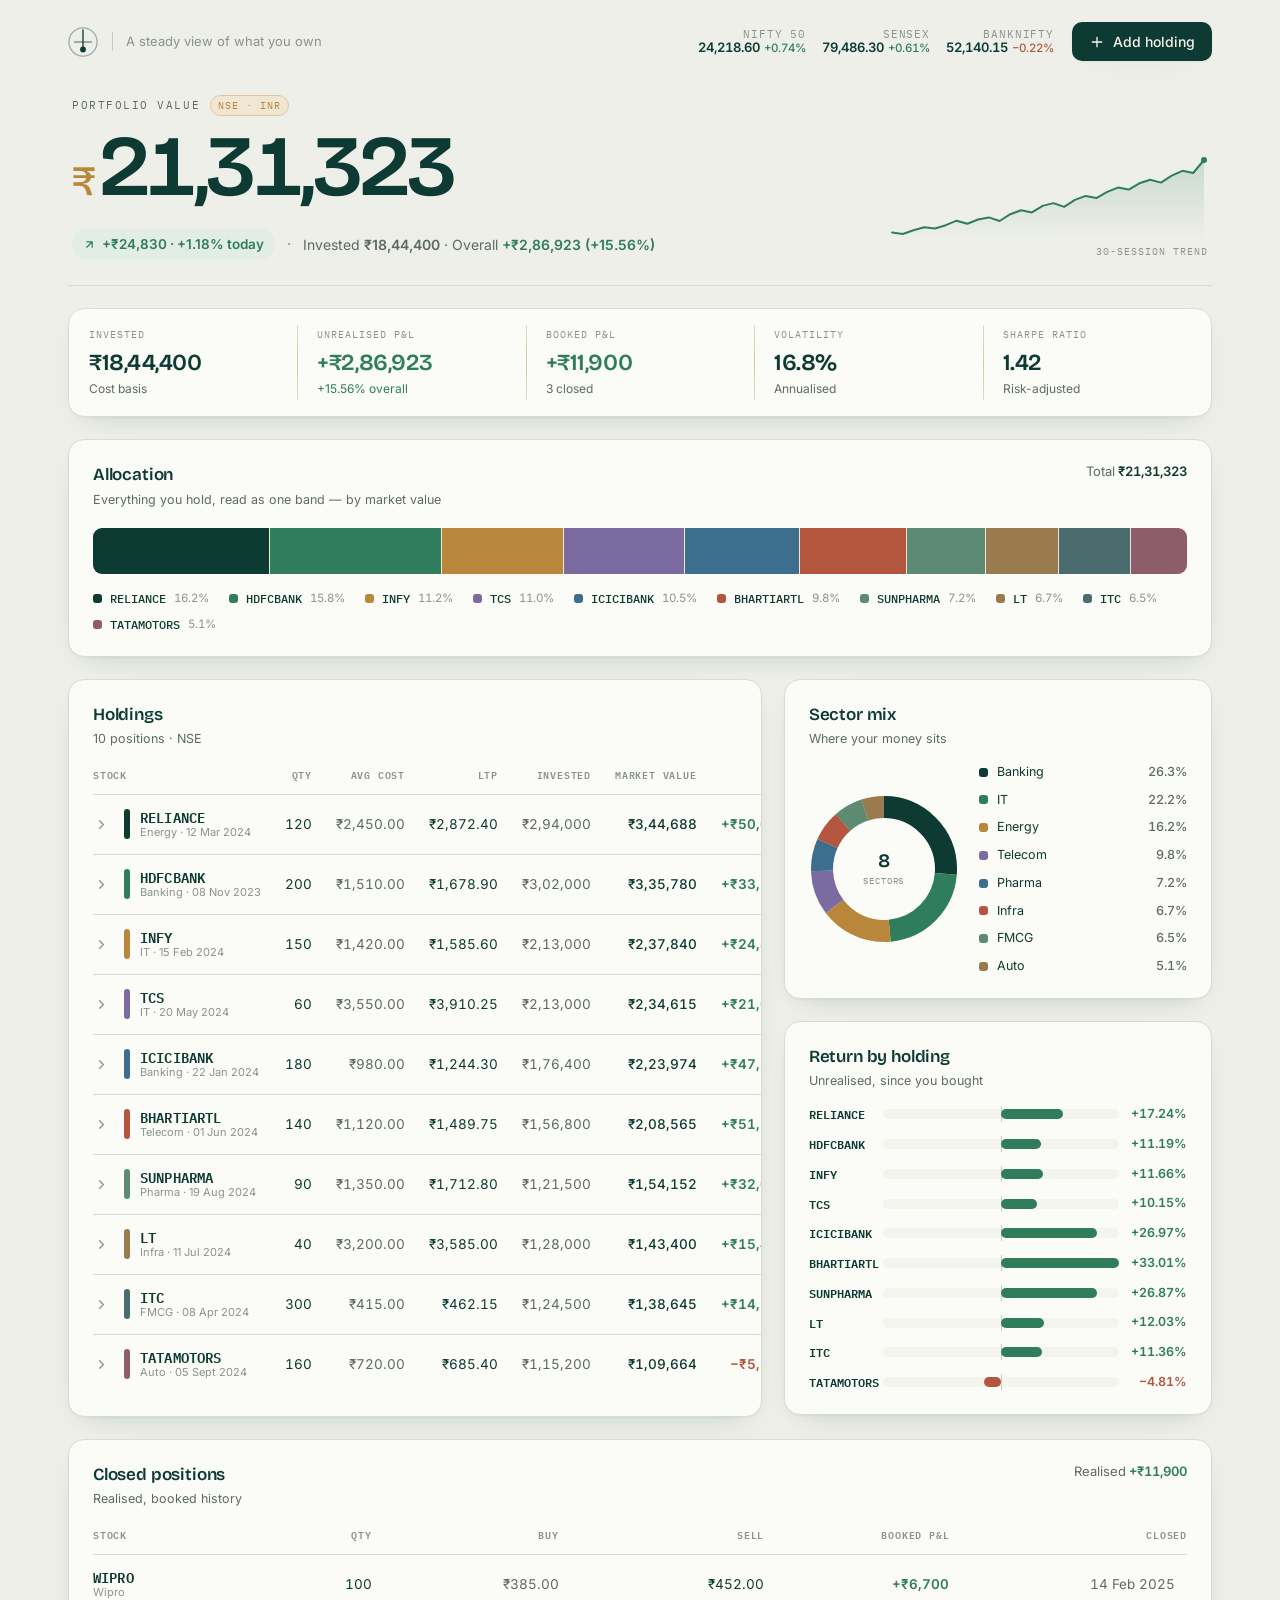
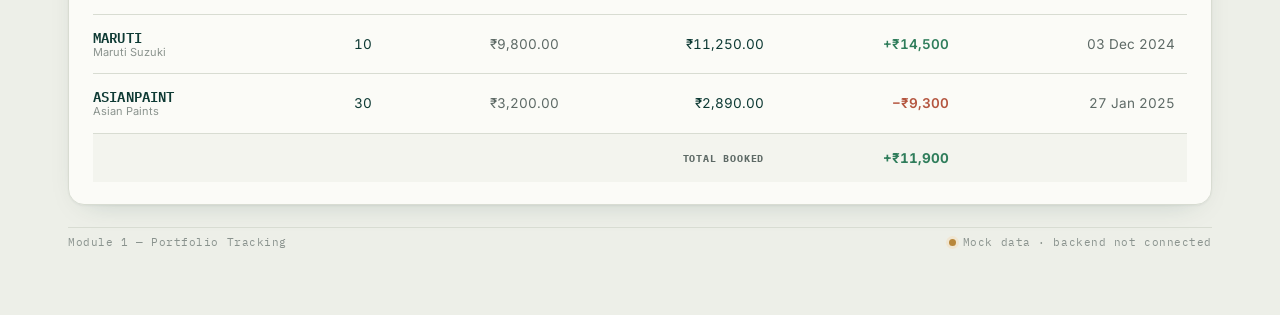
==== frontend/index.html @ 77991f3b "Add portfolio tracker frontend" ====
<!DOCTYPE html>
<html lang="en">
<head>
  <meta charset="utf-8">
  <meta name="viewport" content="width=device-width, initial-scale=1">
  <title>Portfolio Tracker</title>
  <meta name="description" content="A steady view of what you own — an NSE portfolio tracker with risk built in.">

  <!-- Fonts: Bricolage Grotesque (display + figures), Inter (UI), IBM Plex Mono (data) -->
  <link rel="preconnect" href="https://fonts.googleapis.com">
  <link rel="preconnect" href="https://fonts.gstatic.com" crossorigin>
  <link href="https://fonts.googleapis.com/css2?family=Bricolage+Grotesque:opsz,wght@12..96,400;12..96,500;12..96,600;12..96,700&family=IBM+Plex+Mono:wght@400;500;600&family=Inter:wght@400;450;500;600&display=swap" rel="stylesheet">

  <link rel="stylesheet" href="styles.css">
</head>
<body>
  <div class="grain" aria-hidden="true"></div>

  <!-- ========================= TOP BAR ========================= -->
  <header class="topbar">
    <div class="brand">
      <span class="brand__mark" aria-hidden="true">
        <!-- a steady horizon / plumb line -->
        <svg viewBox="0 0 32 32" width="30" height="30" fill="none">
          <circle cx="16" cy="16" r="15" stroke="currentColor" stroke-width="1.4" opacity=".35"/>
          <path d="M16 3v18" stroke="currentColor" stroke-width="1.4" stroke-linecap="round"/>
          <circle cx="16" cy="24" r="3.1" fill="currentColor"/>
          <path d="M7 16h18" stroke="currentColor" stroke-width="1.4" stroke-linecap="round" opacity=".5"/>
        </svg>
      </span>
      <span class="brand__tag">A steady view of what you own</span>
    </div>

    <div class="topbar__right">
      <div class="market-ticker" id="marketTicker" aria-label="Live market indices"></div>
      <button class="btn btn--primary" id="addBtn">
        <svg viewBox="0 0 24 24" width="16" height="16" fill="none" stroke="currentColor" stroke-width="2" stroke-linecap="round"><path d="M12 5v14M5 12h14"/></svg>
        Add holding
      </button>
    </div>
  </header>

  <main class="wrap">

    <!-- ========================= HERO ========================= -->
    <section class="hero" aria-labelledby="heroLabel">
      <div class="hero__left">
        <p class="eyebrow" id="heroLabel">Portfolio value <span class="eyebrow__market" id="heroMarket"></span></p>
        <div class="hero__value">
          <span class="hero__cur">₹</span><span class="hero__num tnum" id="heroValue">0</span>
        </div>
        <div class="hero__meta">
          <span class="chip" id="heroDay"></span>
          <span class="hero__sep" aria-hidden="true">·</span>
          <span class="hero__total" id="heroTotal"></span>
        </div>
      </div>
      <div class="hero__right">
        <div class="spark" id="spark" aria-label="Portfolio value trend, last 30 sessions"></div>
        <p class="spark__cap">30-session trend</p>
      </div>
    </section>

    <!-- ========================= STAT STRIP ========================= -->
    <section class="strip" id="statStrip" aria-label="Portfolio summary metrics"></section>

    <!-- ========================= ALLOCATION RIBBON (signature) ========================= -->
    <section class="panel ribbon-panel" aria-labelledby="allocLabel">
      <div class="panel__head">
        <div>
          <h2 class="panel__title" id="allocLabel">Allocation</h2>
          <p class="panel__sub">Everything you hold, read as one band — by market value</p>
        </div>
        <span class="panel__hint tnum" id="ribbonTotal"></span>
      </div>
      <div class="ribbon" id="ribbon" role="img" aria-label="Portfolio allocation by holding"></div>
      <div class="ribbon__legend" id="ribbonLegend"></div>
    </section>

    <!-- ========================= HOLDINGS + SIDE ========================= -->
    <div class="columns">
      <!-- Holdings table -->
      <section class="panel" aria-labelledby="holdLabel">
        <div class="panel__head">
          <div>
            <h2 class="panel__title" id="holdLabel">Holdings</h2>
            <p class="panel__sub" id="holdCount">—</p>
          </div>
        </div>
        <div class="table-scroll">
          <table class="tbl" id="holdingsTable">
            <thead>
              <tr>
                <th class="tbl__l">Stock</th>
                <th>Qty</th>
                <th>Avg cost</th>
                <th>LTP</th>
                <th>Invested</th>
                <th>Market value</th>
                <th>P&amp;L</th>
                <th>Return</th>
                <th class="tbl__c">·</th>
              </tr>
            </thead>
            <tbody id="holdingsBody"></tbody>
          </table>
        </div>
        <div class="empty" id="holdingsEmpty" hidden>
          <div class="empty__icon" aria-hidden="true">
            <svg viewBox="0 0 24 24" width="26" height="26" fill="none" stroke="currentColor" stroke-width="1.5" stroke-linecap="round" stroke-linejoin="round"><path d="M3 7h18M3 12h18M3 17h18"/></svg>
          </div>
          <p class="empty__title">No holdings yet</p>
          <p class="empty__sub">Add your first NSE position to start tracking market value and returns.</p>
          <button class="btn btn--ghost" id="addBtnEmpty">Add holding</button>
        </div>
      </section>

      <!-- Side: sector donut + returns -->
      <aside class="side">
        <section class="panel" aria-labelledby="sectorLabel">
          <div class="panel__head panel__head--tight">
            <div>
              <h2 class="panel__title" id="sectorLabel">Sector mix</h2>
              <p class="panel__sub">Where your money sits</p>
            </div>
          </div>
          <div class="donut-wrap">
            <div class="donut" id="donut"></div>
            <ul class="donut__legend" id="donutLegend"></ul>
          </div>
        </section>

        <section class="panel" aria-labelledby="retLabel">
          <div class="panel__head panel__head--tight">
            <div>
              <h2 class="panel__title" id="retLabel">Return by holding</h2>
              <p class="panel__sub">Unrealised, since you bought</p>
            </div>
          </div>
          <div class="returns" id="returns"></div>
        </section>
      </aside>
    </div>

    <!-- ========================= CLOSED POSITIONS ========================= -->
    <section class="panel" aria-labelledby="closedLabel">
      <div class="panel__head">
        <div>
          <h2 class="panel__title" id="closedLabel">Closed positions</h2>
          <p class="panel__sub">Realised, booked history</p>
        </div>
        <span class="panel__hint tnum" id="closedTotal"></span>
      </div>
      <div class="table-scroll">
        <table class="tbl tbl--closed" id="closedTable">
          <thead>
            <tr>
              <th class="tbl__l">Stock</th>
              <th>Qty</th>
              <th>Buy</th>
              <th>Sell</th>
              <th>Booked P&amp;L</th>
              <th class="tbl__r">Closed</th>
            </tr>
          </thead>
          <tbody id="closedBody"></tbody>
        </table>
      </div>
      <div class="empty empty--sm" id="closedEmpty" hidden>
        <p class="empty__sub">Nothing sold yet. Booked profit and loss will show here.</p>
      </div>
    </section>

    <footer class="foot">
      <span>Module 1 — Portfolio Tracking</span>
      <span class="foot__mock" id="footMock"></span>
    </footer>
  </main>

  <!-- ========================= ADD / EDIT MODAL ========================= -->
  <div class="modal" id="formModal" hidden>
    <div class="modal__scrim" data-close></div>
    <div class="modal__card" role="dialog" aria-modal="true" aria-labelledby="formTitle">
      <div class="modal__head">
        <div>
          <h3 class="modal__title" id="formTitle">Add holding</h3>
          <p class="modal__sub" id="formSub">Record a new position in your portfolio.</p>
        </div>
        <button class="icon-btn" data-close aria-label="Close">
          <svg viewBox="0 0 24 24" width="18" height="18" fill="none" stroke="currentColor" stroke-width="2" stroke-linecap="round"><path d="M18 6 6 18M6 6l12 12"/></svg>
        </button>
      </div>

      <form id="holdingForm" novalidate>
        <div class="field">
          <label for="fTicker">Stock</label>
          <div class="select-wrap">
            <select id="fTicker" name="ticker"></select>
            <svg class="select-caret" viewBox="0 0 24 24" width="16" height="16" fill="none" stroke="currentColor" stroke-width="2" stroke-linecap="round" stroke-linejoin="round"><path d="m6 9 6 6 6-6"/></svg>
          </div>
          <p class="err" data-err="ticker"></p>
        </div>

        <div class="field-row">
          <div class="field">
            <label for="fQty" id="lblQty">Quantity</label>
            <input id="fQty" name="quantity" type="number" min="1" step="1" inputmode="numeric" placeholder="0" class="tnum">
            <p class="err" data-err="quantity"></p>
          </div>
          <div class="field">
            <label for="fAvg" id="lblAvg">Avg cost (₹)</label>
            <input id="fAvg" name="avgBuyPrice" type="number" min="0" step="0.05" inputmode="decimal" placeholder="0.00" class="tnum">
            <p class="err" data-err="avgBuyPrice"></p>
          </div>
        </div>

        <div class="field">
          <label for="fDate" id="lblDate">Purchase date</label>
          <input id="fDate" name="purchaseDate" type="date" class="tnum">
          <p class="err" data-err="purchaseDate"></p>
        </div>

        <div class="form-preview" id="formPreview" hidden></div>

        <div class="modal__actions">
          <button type="button" class="btn btn--ghost" data-close>Cancel</button>
          <button type="submit" class="btn btn--primary" id="formSubmit">Add holding</button>
        </div>
      </form>
    </div>
  </div>

  <!-- ========================= SELL MODAL ========================= -->
  <div class="modal" id="sellModal" hidden>
    <div class="modal__scrim" data-close-sell></div>
    <div class="modal__card modal__card--sm" role="dialog" aria-modal="true" aria-labelledby="sellTitle">
      <div class="modal__head">
        <div>
          <h3 class="modal__title" id="sellTitle">Sell</h3>
          <p class="modal__sub" id="sellSub"></p>
        </div>
        <button class="icon-btn" data-close-sell aria-label="Close">
          <svg viewBox="0 0 24 24" width="18" height="18" fill="none" stroke="currentColor" stroke-width="2" stroke-linecap="round"><path d="M18 6 6 18M6 6l12 12"/></svg>
        </button>
      </div>

      <form id="sellForm" novalidate>
        <div class="field-row">
          <div class="field">
            <label for="sQty">Quantity</label>
            <input id="sQty" name="quantity" type="number" min="1" step="1" inputmode="numeric" class="tnum">
            <p class="err" data-err="sQty"></p>
          </div>
          <div class="field">
            <label for="sPrice">Sell price (₹)</label>
            <input id="sPrice" name="sellPrice" type="number" min="0" step="0.05" inputmode="decimal" class="tnum">
            <p class="err" data-err="sPrice"></p>
          </div>
        </div>

        <div class="sell-preview">
          <span>Booked P&amp;L</span>
          <span class="tnum" id="sellPreview">—</span>
        </div>

        <div class="modal__actions">
          <button type="button" class="btn btn--ghost" data-close-sell>Cancel</button>
          <button type="submit" class="btn btn--sell" id="sellSubmit">Book sale</button>
        </div>
      </form>
    </div>
  </div>

  <script src="config.js"></script>
  <script src="app.js"></script>
</body>
</html>
---- frontend/styles.css ----
/* =============================================================================
   Portfolio Tracker
   Design language: "the calm ledger" — deep teal ink + brass gold on warm mist.
   Numbers are the hero; the allocation ribbon is the signature.
   ========================================================================== */

:root{
  /* ---- palette ---- */
  --mist:        #EDEFE8;   /* warm-cool background */
  --mist-2:      #E4E7DE;   /* recessed fill */
  --surface:     #FBFBF7;   /* card */
  --surface-2:   #F3F4EE;   /* subtle inner fill */
  --ink:         #0E3A34;   /* deep teal — primary text + brand */
  --ink-soft:    #2A5049;   /* headings on surface */
  --muted:       #5E6A66;   /* secondary text */
  --faint:       #8A938E;   /* tertiary / captions */
  --line:        #D8DCD2;   /* hairline */
  --line-strong: #C7CCBF;
  --gold:        #B8873B;   /* brass accent — Indian wealth */
  --gold-soft:   #F0E6D2;
  --gold-line:   #DCC79A;
  --gain:        #2F7D5B;   /* muted jade */
  --gain-soft:   #E1EDE5;
  --loss:        #B4553F;   /* muted clay */
  --loss-soft:   #F2E2DC;

  /* holding / sector series — calm jewel tones */
  --c1:#0E3A34; --c2:#2F7D5B; --c3:#B8873B; --c4:#7C6BA0; --c5:#3E6E8E;
  --c6:#B4553F; --c7:#5C8A72; --c8:#9A7B4F; --c9:#4A6C6F; --c10:#8E5D6B;

  /* ---- type ---- */
  --display: "Bricolage Grotesque", ui-sans-serif, system-ui, sans-serif;
  --body:    "Inter", ui-sans-serif, system-ui, sans-serif;
  --mono:    "IBM Plex Mono", ui-monospace, monospace;

  /* ---- form ---- */
  --r:   16px;
  --r-sm:10px;
  --shadow:   0 1px 2px rgba(14,58,52,.05), 0 10px 30px -18px rgba(14,58,52,.28);
  --shadow-lg:0 30px 70px -30px rgba(14,58,52,.40);
  --maxw: 1200px;
}

*{ box-sizing:border-box; }
[hidden]{ display:none !important; }  /* class display rules must not override hidden */
html{ -webkit-text-size-adjust:100%; }
body{
  margin:0;
  background:var(--mist);
  color:var(--ink);
  font-family:var(--body);
  font-size:15px;
  line-height:1.5;
  -webkit-font-smoothing:antialiased;
  text-rendering:optimizeLegibility;
}
h1,h2,h3,p{ margin:0; }
button{ font-family:inherit; }
.tnum{ font-variant-numeric:tabular-nums; font-feature-settings:"tnum" 1; }

/* faint paper grain so flat fills don't read as sterile */
.grain{
  position:fixed; inset:0; z-index:0; pointer-events:none; opacity:.5;
  background-image:radial-gradient(rgba(14,58,52,.045) .5px, transparent .5px);
  background-size:4px 4px;
}

/* ============================ TOP BAR ============================ */
.topbar{
  position:relative; z-index:2;
  max-width:var(--maxw); margin:0 auto;
  display:flex; align-items:center; justify-content:space-between; gap:24px;
  padding:22px 28px 6px;
}
.brand{ display:flex; align-items:center; gap:12px; min-width:0; }
.brand__mark{ color:var(--ink); display:inline-flex; }
.brand__word{
  font-family:var(--display); font-weight:600; font-size:23px; letter-spacing:-.02em;
  color:var(--ink); display:inline-flex; align-items:baseline; gap:7px; line-height:1;
}
.brand__deva{
  font-family:var(--body); font-weight:500; font-size:13px; color:var(--gold);
  letter-spacing:0; transform:translateY(-1px);
}
.brand__tag{
  font-size:13px; color:var(--faint); padding-left:13px; margin-left:2px;
  border-left:1px solid var(--line-strong);
}
.topbar__right{ display:flex; align-items:center; gap:18px; }

.market-ticker{ display:flex; gap:16px; }
.mi{ display:flex; flex-direction:column; align-items:flex-end; line-height:1.15; }
.mi__name{ font-family:var(--mono); font-size:10.5px; letter-spacing:.08em; text-transform:uppercase; color:var(--faint); }
.mi__val{ font-size:13px; font-weight:600; }
.mi__val small{ font-weight:500; font-size:11.5px; margin-left:4px; }

/* ============================ BUTTONS ============================ */
.btn{
  display:inline-flex; align-items:center; gap:8px;
  padding:10px 16px; border-radius:var(--r-sm); border:1px solid transparent;
  font-size:14px; font-weight:500; cursor:pointer; white-space:nowrap;
  transition:transform .15s ease, filter .15s ease, background .15s ease, border-color .15s ease;
}
.btn:active{ transform:translateY(.5px) scale(.99); }
.btn--primary{ background:var(--ink); color:#F6F4EC; box-shadow:var(--shadow); }
.btn--primary:hover{ filter:brightness(1.12); }
.btn--sell{ background:var(--gain); color:#fff; }
.btn--sell:hover{ filter:brightness(1.08); }
.btn--ghost{ background:var(--surface); color:var(--ink); border-color:var(--line-strong); }
.btn--ghost:hover{ background:var(--surface-2); }

/* ============================ LAYOUT ============================ */
.wrap{
  position:relative; z-index:1;
  max-width:var(--maxw); margin:0 auto; padding:14px 28px 64px;
  display:flex; flex-direction:column; gap:22px;
}
.eyebrow{
  font-family:var(--mono); font-size:11px; letter-spacing:.14em; text-transform:uppercase;
  color:var(--muted); display:flex; align-items:center; gap:10px;
}
.eyebrow__market{
  color:var(--gold); font-size:10px; letter-spacing:.1em;
  padding:2px 7px; border:1px solid var(--gold-line); border-radius:20px; background:var(--gold-soft);
}

/* ============================ HERO ============================ */
.hero{
  display:flex; align-items:flex-end; justify-content:space-between; gap:32px;
  padding:14px 4px 26px; border-bottom:1px solid var(--line);
}
.hero__left{ min-width:0; }
.hero__value{ display:flex; align-items:baseline; gap:4px; margin-top:12px; color:var(--ink); }
.hero__cur{ font-family:var(--display); font-weight:500; font-size:clamp(28px,4vw,42px); color:var(--gold); }
.hero__num{
  font-family:var(--display); font-weight:600;
  font-size:clamp(46px,9vw,86px); line-height:.9; letter-spacing:-.03em;
}
.hero__meta{ display:flex; align-items:center; gap:12px; margin-top:16px; flex-wrap:wrap; }
.hero__sep{ color:var(--faint); }
.hero__total{ font-size:14px; color:var(--muted); }
.hero__total b{ font-weight:600; }
.chip{
  display:inline-flex; align-items:center; gap:6px;
  font-size:13.5px; font-weight:600; padding:5px 11px; border-radius:20px;
}
.chip--up{ color:var(--gain); background:var(--gain-soft); }
.chip--down{ color:var(--loss); background:var(--loss-soft); }

.hero__right{ flex-shrink:0; display:flex; flex-direction:column; align-items:flex-end; gap:6px; }
.spark{ width:clamp(200px,26vw,320px); height:82px; }
.spark svg{ width:100%; height:100%; overflow:visible; }
.spark__cap{ font-family:var(--mono); font-size:10px; letter-spacing:.1em; text-transform:uppercase; color:var(--faint); }

/* ============================ STAT STRIP ============================ */
.strip{
  display:grid; grid-template-columns:repeat(5,1fr);
  background:var(--surface); border:1px solid var(--line); border-radius:var(--r);
  box-shadow:var(--shadow); overflow:hidden;
}
.stat{ padding:18px 20px; position:relative; }
.stat + .stat::before{
  content:""; position:absolute; left:0; top:16px; bottom:16px; width:1px;
  background:linear-gradient(var(--line),var(--gold-line),var(--line));
}
.stat__label{
  font-family:var(--mono); font-size:10px; letter-spacing:.1em; text-transform:uppercase;
  color:var(--faint); display:flex; align-items:center; gap:6px; margin-bottom:9px;
}
.stat__value{ font-family:var(--display); font-size:23px; font-weight:600; letter-spacing:-.02em; line-height:1; }
.stat__sub{ font-size:12px; color:var(--muted); margin-top:6px; }
.stat__value.up, .stat__sub.up{ color:var(--gain); }
.stat__value.down, .stat__sub.down{ color:var(--loss); }

/* ============================ PANELS ============================ */
.panel{
  background:var(--surface); border:1px solid var(--line); border-radius:var(--r);
  box-shadow:var(--shadow); padding:22px 24px;
}
.panel__head{ display:flex; align-items:flex-start; justify-content:space-between; gap:16px; margin-bottom:18px; }
.panel__head--tight{ margin-bottom:14px; }
.panel__title{ font-family:var(--display); font-size:17px; font-weight:600; letter-spacing:-.01em; color:var(--ink); }
.panel__sub{ font-size:12.5px; color:var(--muted); margin-top:3px; }
.panel__hint{ font-size:13px; color:var(--muted); }
.panel__hint b{ color:var(--ink); font-weight:600; }

/* ============================ ALLOCATION RIBBON (signature) ============================ */
.ribbon{ display:flex; width:100%; height:46px; border-radius:9px; overflow:hidden; background:var(--mist-2); }
.ribbon__seg{
  position:relative; height:100%; cursor:default;
  border-right:1.5px solid var(--gold-soft);
  transition:flex-basis .5s cubic-bezier(.2,.8,.2,1), filter .15s ease;
}
.ribbon__seg:last-child{ border-right:0; }
.ribbon__seg:hover{ filter:brightness(1.1) saturate(1.1); }
.ribbon__seg .tip{
  position:absolute; bottom:calc(100% + 8px); left:50%; transform:translateX(-50%) translateY(4px);
  background:var(--ink); color:#F4F2EA; font-size:11.5px; white-space:nowrap;
  padding:5px 9px; border-radius:7px; opacity:0; pointer-events:none;
  transition:opacity .15s ease, transform .15s ease; box-shadow:var(--shadow); z-index:5;
}
.ribbon__seg .tip b{ color:var(--gold-soft); }
.ribbon__seg:hover .tip{ opacity:1; transform:translateX(-50%) translateY(0); }
.ribbon__legend{ display:flex; flex-wrap:wrap; gap:8px 20px; margin-top:16px; }
.rl{ display:flex; align-items:center; gap:8px; font-size:12.5px; }
.rl__dot{ width:9px; height:9px; border-radius:3px; flex-shrink:0; }
.rl__t{ font-family:var(--mono); font-size:12px; color:var(--ink); font-weight:500; }
.rl__p{ color:var(--faint); font-size:11.5px; }

/* ============================ COLUMNS ============================ */
.columns{ display:grid; grid-template-columns:minmax(0,1.62fr) minmax(0,1fr); gap:22px; align-items:start; }
.side{ display:flex; flex-direction:column; gap:22px; }

/* ============================ TABLE ============================ */
.table-scroll{ overflow-x:auto; margin:0 -24px; padding:0 24px; }
.tbl{ width:100%; border-collapse:collapse; min-width:640px; }
.tbl thead th{
  font-family:var(--mono); font-size:10px; letter-spacing:.08em; text-transform:uppercase;
  color:var(--faint); font-weight:600; text-align:right; padding:0 12px 12px; white-space:nowrap;
}
.tbl thead th.tbl__l{ text-align:left; padding-left:0; }
.tbl thead th.tbl__c{ text-align:center; }
.tbl thead th.tbl__r{ padding-right:0; }
.tbl tbody tr{ border-top:1px solid var(--line); transition:background .14s ease; }
.tbl tbody tr:hover{ background:var(--surface-2); }
.tbl td{ padding:14px 12px; text-align:right; font-size:13.5px; white-space:nowrap; }
.tbl td.cell-stock{ text-align:left; padding-left:0; }
.tbl td.cell-actions{ text-align:center; padding-right:0; }

.stock{ display:flex; align-items:center; gap:10px; }
.chev{
  display:inline-flex; padding:5px; margin:-5px 0 -5px -4px; border:none; background:transparent;
  color:var(--faint); cursor:pointer; border-radius:7px; flex-shrink:0;
  transition:transform .18s ease, background .14s ease, color .14s ease;
}
.chev:hover{ background:var(--surface-2); color:var(--ink); }
.chev.is-open{ transform:rotate(90deg); color:var(--gold); }
.stock__tk{
  width:6px; height:30px; border-radius:3px; flex-shrink:0;
}

/* expandable read-only detail row */
.detail-row > td{ padding:0 !important; background:var(--surface-2); }
.detail{
  display:grid; grid-template-columns:repeat(auto-fit,minmax(150px,1fr)); gap:14px 24px;
  padding:18px 24px 20px 30px;
  border-left:3px solid var(--gold-line);
  animation:detailIn .2s ease;
}
@keyframes detailIn{ from{ opacity:0; transform:translateY(-4px);} to{ opacity:1; transform:none;} }
.detail__item{ display:flex; flex-direction:column; gap:3px; text-align:left; }
.detail__k{ font-family:var(--mono); font-size:10px; letter-spacing:.08em; text-transform:uppercase; color:var(--faint); }
.detail__v{ font-size:14px; color:var(--ink); font-weight:500; font-variant-numeric:tabular-nums; }
.detail__v.up{ color:var(--gain); } .detail__v.down{ color:var(--loss); }
.stock__meta{ display:flex; flex-direction:column; line-height:1.25; }
.stock__sym{ font-family:var(--mono); font-weight:600; font-size:13.5px; color:var(--ink); letter-spacing:.01em; }
.stock__sec{ font-size:11px; color:var(--faint); }
.muted-cell{ color:var(--muted); }

.pill{ display:inline-block; padding:3px 9px; border-radius:7px; font-size:12px; font-weight:600; }
.pill.up{ color:var(--gain); background:var(--gain-soft); }
.pill.down{ color:var(--loss); background:var(--loss-soft); }
.pl.up{ color:var(--gain); font-weight:600; }
.pl.down{ color:var(--loss); font-weight:600; }

.row-actions{ display:inline-flex; gap:2px; }
.icon-btn{
  display:inline-flex; padding:7px; border-radius:8px; border:1px solid transparent;
  background:transparent; color:var(--faint); cursor:pointer; transition:all .14s ease;
}
.icon-btn:hover{ background:var(--surface-2); color:var(--ink); border-color:var(--line); }
.icon-btn.is-sell:hover{ color:var(--gain); background:var(--gain-soft); }
.icon-btn.is-del:hover{ color:var(--loss); background:var(--loss-soft); }

.tbl--closed tfoot td, .closed-foot{ }
.closed-foot{
  border-top:1.5px solid var(--line-strong); background:var(--surface-2);
  font-weight:700; color:var(--ink);
}

/* ============================ EMPTY ============================ */
.empty{ display:flex; flex-direction:column; align-items:center; text-align:center; gap:6px; padding:46px 20px; }
.empty--sm{ padding:26px 20px; }
.empty__icon{
  width:50px; height:50px; display:grid; place-items:center; border-radius:14px;
  background:var(--surface-2); color:var(--faint); margin-bottom:6px;
}
.empty__title{ font-family:var(--display); font-size:15px; font-weight:600; color:var(--ink); }
.empty__sub{ font-size:13px; color:var(--muted); max-width:300px; }
.empty .btn{ margin-top:12px; }

/* ============================ DONUT ============================ */
.donut-wrap{ display:flex; align-items:center; gap:20px; flex-wrap:wrap; }
.donut{ position:relative; width:150px; height:150px; flex-shrink:0; }
.donut svg{ width:100%; height:100%; transform:rotate(-90deg); }
.donut__center{
  position:absolute; inset:0; display:flex; flex-direction:column; align-items:center; justify-content:center;
  text-align:center; pointer-events:none;
}
.donut__center b{ font-family:var(--display); font-size:19px; font-weight:600; color:var(--ink); line-height:1; }
.donut__center span{ font-family:var(--mono); font-size:9px; letter-spacing:.1em; text-transform:uppercase; color:var(--faint); margin-top:4px; }
.donut__legend{ list-style:none; margin:0; padding:0; display:flex; flex-direction:column; gap:9px; min-width:120px; flex:1; }
.donut__legend li{ display:flex; align-items:center; gap:9px; font-size:12.5px; }
.dl__dot{ width:9px; height:9px; border-radius:3px; flex-shrink:0; }
.dl__name{ color:var(--ink); }
.dl__pct{ margin-left:auto; font-variant-numeric:tabular-nums; color:var(--muted); font-weight:500; }

/* ============================ RETURNS BARS ============================ */
.returns{ display:flex; flex-direction:column; gap:11px; }
.ret{ display:grid; grid-template-columns:64px 1fr 58px; align-items:center; gap:10px; }
.ret__sym{ font-family:var(--mono); font-size:12px; font-weight:600; color:var(--ink); }
.ret__track{ position:relative; height:10px; background:var(--surface-2); border-radius:6px; }
.ret__mid{ position:absolute; top:-3px; bottom:-3px; left:50%; width:1px; background:var(--line-strong); }
.ret__fill{ position:absolute; top:0; height:100%; border-radius:6px; transition:width .6s cubic-bezier(.2,.8,.2,1); }
.ret__val{ text-align:right; font-variant-numeric:tabular-nums; font-size:12.5px; font-weight:600; }
.ret__val.up{ color:var(--gain); } .ret__val.down{ color:var(--loss); }

/* ============================ FOOTER ============================ */
.foot{
  display:flex; align-items:center; justify-content:space-between;
  font-family:var(--mono); font-size:11px; letter-spacing:.05em; color:var(--faint);
  padding-top:6px; border-top:1px solid var(--line);
}
.foot__mock{ display:inline-flex; align-items:center; gap:7px; }
.foot__mock::before{ content:""; width:7px; height:7px; border-radius:50%; background:var(--gold); box-shadow:0 0 0 3px var(--gold-soft); }

/* ============================ MODALS ============================ */
.modal{ position:fixed; inset:0; z-index:60; display:grid; place-items:center; padding:24px; }
.modal[hidden]{ display:none; }
.modal__scrim{ position:absolute; inset:0; background:rgba(14,40,36,.34); backdrop-filter:blur(5px); animation:fade .18s ease; }
.modal__card{
  position:relative; width:100%; max-width:452px; background:var(--surface);
  border:1px solid var(--line); border-radius:20px; box-shadow:var(--shadow-lg);
  padding:26px; animation:pop .22s cubic-bezier(.16,1,.3,1);
}
.modal__card--sm{ max-width:404px; }
.modal__head{ display:flex; align-items:flex-start; justify-content:space-between; gap:14px; margin-bottom:20px; }
.modal__title{ font-family:var(--display); font-size:19px; font-weight:600; color:var(--ink); }
.modal__sub{ font-size:12.5px; color:var(--muted); margin-top:4px; }

.field{ margin-bottom:15px; }
.field-row{ display:grid; grid-template-columns:1fr 1fr; gap:14px; }
.field label{ display:block; font-size:12.5px; font-weight:500; color:var(--muted); margin-bottom:6px; }
.field input, .field select{
  width:100%; padding:10px 12px; border:1px solid var(--line-strong); border-radius:var(--r-sm);
  background:var(--surface); font-family:inherit; font-size:14px; color:var(--ink);
  transition:border-color .14s ease, box-shadow .14s ease;
}
.field input:focus, .field select:focus{
  outline:none; border-color:var(--gold); box-shadow:0 0 0 3px var(--gold-soft);
}
.field input.invalid, .field select.invalid{ border-color:var(--loss); box-shadow:0 0 0 3px var(--loss-soft); }
.select-wrap{ position:relative; }
.select-wrap select{ appearance:none; cursor:pointer; padding-right:36px; }
.select-caret{ position:absolute; right:12px; top:50%; transform:translateY(-50%); color:var(--faint); pointer-events:none; }
.err{ font-size:11.5px; color:var(--loss); margin-top:5px; min-height:0; }
.err:empty{ display:none; }

.form-preview{
  margin-top:2px; padding:12px 14px; border-radius:var(--r-sm);
  background:var(--gold-soft); border:1px solid var(--gold-line);
  font-size:12.5px; color:var(--ink-soft); line-height:1.5;
}
.form-preview b{ font-weight:600; color:var(--ink); font-variant-numeric:tabular-nums; }
.sell-preview{
  display:flex; align-items:center; justify-content:space-between; margin-top:4px;
  padding:12px 14px; border-radius:var(--r-sm); background:var(--surface-2);
  font-size:13px; color:var(--muted);
}
.sell-preview #sellPreview{ font-weight:600; font-size:15px; }
.sell-preview .up{ color:var(--gain); } .sell-preview .down{ color:var(--loss); }
.modal__actions{ display:flex; gap:10px; margin-top:22px; }
.modal__actions .btn{ flex:1; justify-content:center; }

/* ============================ MOTION ============================ */
@keyframes fade{ from{opacity:0} to{opacity:1} }
@keyframes pop{ from{opacity:0; transform:translateY(10px) scale(.97)} to{opacity:1; transform:none} }

:focus-visible{ outline:2px solid var(--gold); outline-offset:2px; border-radius:4px; }

@media (prefers-reduced-motion:reduce){
  *{ animation-duration:.001ms !important; transition-duration:.001ms !important; }
}

/* ============================ RESPONSIVE ============================ */
@media (max-width:940px){
  .columns{ grid-template-columns:1fr; }
  .strip{ grid-template-columns:repeat(3,1fr); }
  .stat:nth-child(4)::before,
  .stat:nth-child(4), .stat:nth-child(5){ }
  .stat:nth-child(3)::before{ } /* keep dividers simple on wrap */
  .brand__tag{ display:none; }
}
@media (max-width:720px){
  .topbar{ flex-wrap:wrap; gap:14px; padding:18px 18px 4px; }
  .market-ticker{ order:3; width:100%; justify-content:flex-start; gap:22px; }
  .wrap{ padding:12px 18px 52px; }
  .hero{ flex-direction:column; align-items:stretch; gap:22px; }
  .hero__right{ align-items:flex-start; }
  .strip{ grid-template-columns:repeat(2,1fr); }
  .stat::before{ display:none; }
  .stat{ border-top:1px solid var(--line); }
  .stat:nth-child(1), .stat:nth-child(2){ border-top:0; }
}
@media (max-width:420px){
  .strip{ grid-template-columns:1fr; }
  .stat{ border-top:1px solid var(--line); }
  .stat:nth-child(1){ border-top:0; }
}
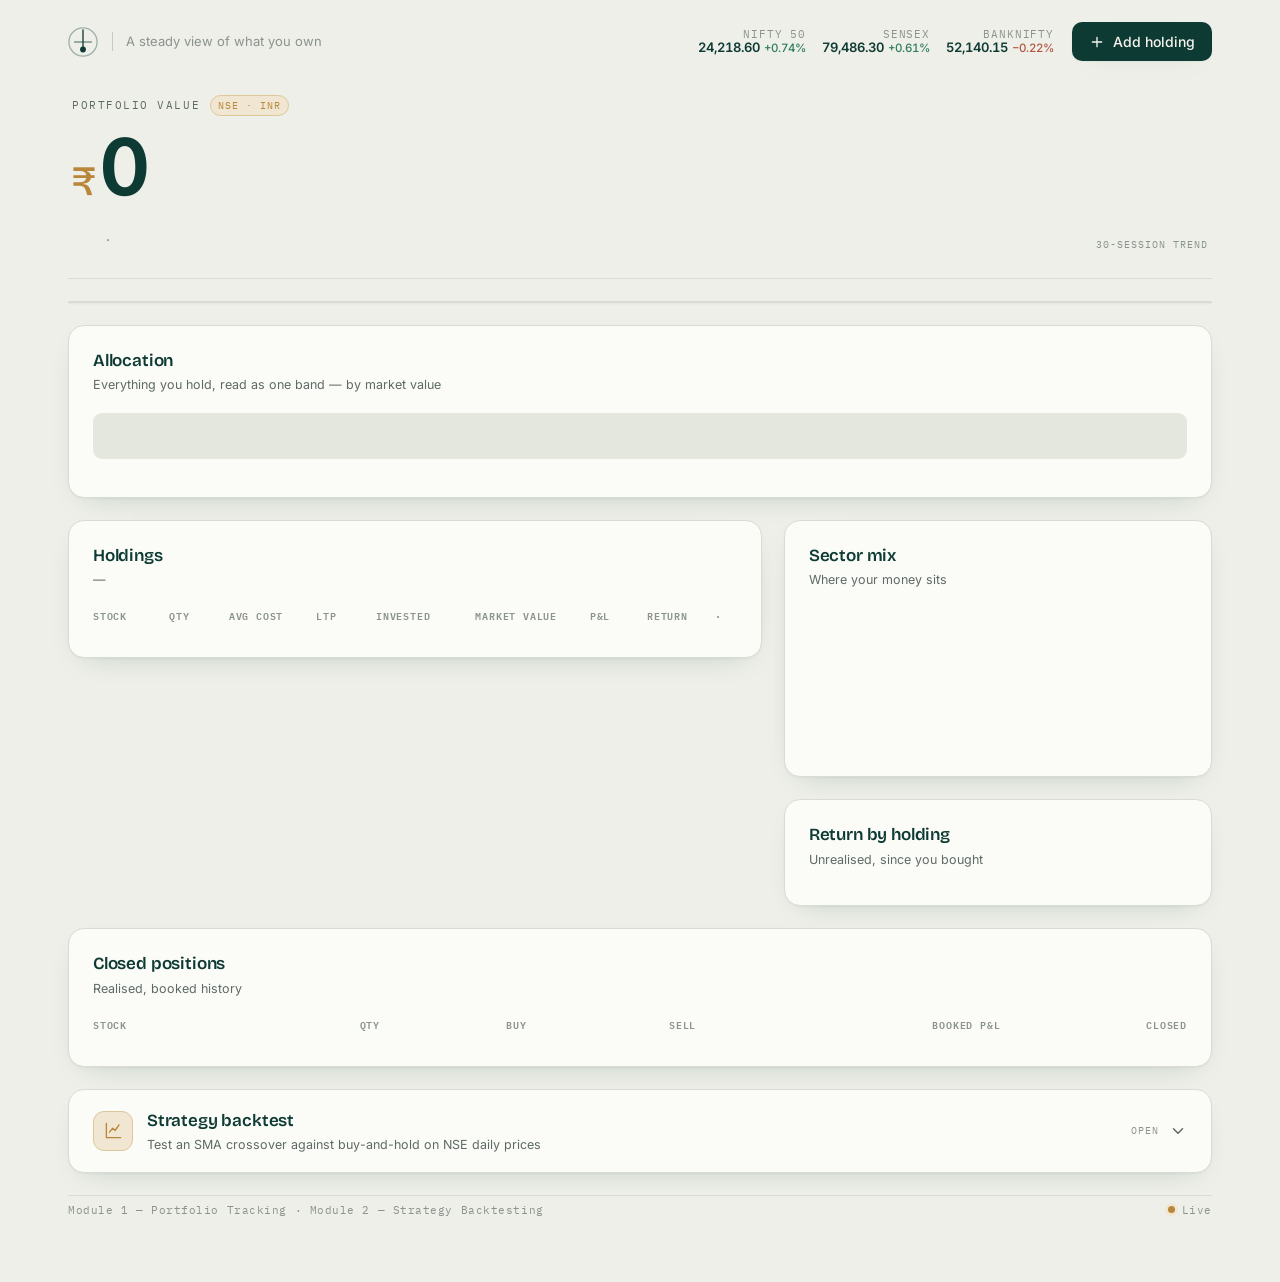
==== commit fb838c9b: "Add backend, backtesting, and Zerodha integration; wire frontend to live API - Flask + SQLite backen" ====
--- a/frontend/index.html
+++ b/frontend/index.html
@@ -171,8 +171,117 @@
       </div>
     </section>
 
+    <!-- ========================= STRATEGY BACKTEST (Module 2) ========================= -->
+    <section class="panel bt-panel" id="backtestPanel" aria-labelledby="btLabel">
+      <button type="button" class="bt-toggle" id="btToggle" aria-expanded="false" aria-controls="btBody">
+        <span class="bt-toggle__lead">
+          <span class="bt-toggle__ic" aria-hidden="true">
+            <svg viewBox="0 0 24 24" width="19" height="19" fill="none" stroke="currentColor" stroke-width="1.7" stroke-linecap="round" stroke-linejoin="round"><path d="M3 3v18h18"/><path d="M7 14l4-5 3 3 5-7"/></svg>
+          </span>
+          <span class="bt-toggle__txt">
+            <span class="panel__title" id="btLabel">Strategy backtest</span>
+            <span class="panel__sub">Test an SMA crossover against buy-and-hold on NSE daily prices</span>
+          </span>
+        </span>
+        <span class="bt-toggle__cta">
+          <span class="bt-toggle__hint" id="btToggleHint">Open</span>
+          <span class="bt-toggle__chev" aria-hidden="true">
+            <svg viewBox="0 0 24 24" width="18" height="18" fill="none" stroke="currentColor" stroke-width="2" stroke-linecap="round" stroke-linejoin="round"><path d="m6 9 6 6 6-6"/></svg>
+          </span>
+        </span>
+      </button>
+
+      <div class="bt-body" id="btBody" hidden>
+        <form id="btForm" class="bt-form" novalidate>
+          <div class="field">
+            <label for="btTicker">Stock</label>
+            <input id="btTicker" list="btTickerList" type="text" placeholder="e.g. RELIANCE" autocomplete="off" spellcheck="false">
+            <datalist id="btTickerList"></datalist>
+            <p class="err" data-err="ticker"></p>
+          </div>
+          <div class="field">
+            <label for="btShort">Short SMA</label>
+            <input id="btShort" type="number" min="2" step="1" value="20" class="tnum">
+            <p class="err" data-err="short"></p>
+          </div>
+          <div class="field">
+            <label for="btLong">Long SMA</label>
+            <input id="btLong" type="number" min="3" step="1" value="50" class="tnum">
+            <p class="err" data-err="long"></p>
+          </div>
+          <div class="field">
+            <label for="btCapital">Capital (₹)</label>
+            <input id="btCapital" type="number" min="1" step="1000" value="100000" class="tnum">
+            <p class="err" data-err="capital"></p>
+          </div>
+          <div class="field">
+            <label for="btFrom">From</label>
+            <input id="btFrom" type="date" class="tnum">
+          </div>
+          <div class="field">
+            <label for="btTo">To</label>
+            <input id="btTo" type="date" class="tnum">
+          </div>
+          <div class="bt-form__run">
+            <button type="submit" class="btn btn--primary" id="btRun">Run backtest</button>
+          </div>
+        </form>
+
+        <div class="bt-presets" id="btPresets" aria-label="Quick presets">
+          <span class="bt-presets__lbl">Presets</span>
+          <button type="button" class="bt-chip" data-preset="20,50">Golden 20 / 50</button>
+          <button type="button" class="bt-chip" data-preset="50,200">Classic 50 / 200</button>
+          <button type="button" class="bt-chip" data-preset="10,30">Fast 10 / 30</button>
+        </div>
+
+        <p class="bt-note" id="btNote" hidden></p>
+
+        <div class="bt-empty" id="btEmpty">
+          <div class="empty__icon" aria-hidden="true">
+            <svg viewBox="0 0 24 24" width="24" height="24" fill="none" stroke="currentColor" stroke-width="1.5" stroke-linecap="round" stroke-linejoin="round"><path d="M3 3v18h18"/><path d="M7 14l4-5 3 3 5-7"/></svg>
+          </div>
+          <p class="empty__title">Run a backtest</p>
+          <p class="empty__sub">Pick a stock and parameters, then run it to see whether the SMA strategy would have beaten simply holding.</p>
+        </div>
+
+        <div class="bt-results" id="btResults" hidden>
+          <div class="bt-recap" id="btRecap"></div>
+          <div class="bt-verdict" id="btVerdict"></div>
+          <div class="bt-compare" id="btCompare"></div>
+          <div class="bt-stats" id="btStats"></div>
+          <div class="bt-chart">
+            <div class="bt-chart__head">
+              <span class="bt-chart__title">Portfolio value over time</span>
+              <div class="bt-legend" id="btLegend"></div>
+            </div>
+            <div class="bt-chart__svg" id="btChart"></div>
+          </div>
+          <div class="bt-trades">
+            <div class="bt-trades__head">
+              <span class="bt-chart__title">Trade log</span>
+              <span class="panel__sub" id="btTradesCount"></span>
+            </div>
+            <div class="table-scroll">
+              <table class="tbl" id="btTradesTable">
+                <thead>
+                  <tr>
+                    <th class="tbl__l">Trade date</th>
+                    <th>Action</th>
+                    <th>Price</th>
+                    <th>Shares</th>
+                    <th class="tbl__r">Profit</th>
+                  </tr>
+                </thead>
+                <tbody id="btTradesBody"></tbody>
+              </table>
+            </div>
+          </div>
+        </div>
+      </div>
+    </section>
+
     <footer class="foot">
-      <span>Module 1 — Portfolio Tracking</span>
+      <span>Module 1 — Portfolio Tracking · Module 2 — Strategy Backtesting</span>
       <span class="foot__mock" id="footMock"></span>
     </footer>
   </main>
@@ -194,10 +303,8 @@
       <form id="holdingForm" novalidate>
         <div class="field">
           <label for="fTicker">Stock</label>
-          <div class="select-wrap">
-            <select id="fTicker" name="ticker"></select>
-            <svg class="select-caret" viewBox="0 0 24 24" width="16" height="16" fill="none" stroke="currentColor" stroke-width="2" stroke-linecap="round" stroke-linejoin="round"><path d="m6 9 6 6 6-6"/></svg>
-          </div>
+          <input id="fTicker" name="ticker" list="fTickerList" type="text" placeholder="Type a symbol, e.g. RELIANCE" autocomplete="off" spellcheck="false">
+          <datalist id="fTickerList"></datalist>
           <p class="err" data-err="ticker"></p>
         </div>
 
@@ -273,5 +380,6 @@
 
   <script src="config.js"></script>
   <script src="app.js"></script>
+  <script src="backtest.js"></script>
 </body>
 </html>
--- a/frontend/styles.css
+++ b/frontend/styles.css
@@ -315,6 +315,130 @@
 .ret__val{ text-align:right; font-variant-numeric:tabular-nums; font-size:12.5px; font-weight:600; }
 .ret__val.up{ color:var(--gain); } .ret__val.down{ color:var(--loss); }
 
+/* ============================ BACKTEST (Module 2) ============================ */
+.bt-panel{ padding:0; overflow:hidden; }
+
+/* collapsible header */
+.bt-toggle{
+  width:100%; display:flex; align-items:center; justify-content:space-between; gap:16px;
+  padding:20px 24px; background:transparent; border:0; cursor:pointer; text-align:left;
+  transition:background .14s ease;
+}
+.bt-toggle:hover{ background:var(--surface-2); }
+.bt-toggle__lead{ display:flex; align-items:center; gap:14px; min-width:0; }
+.bt-toggle__ic{
+  display:grid; place-items:center; width:40px; height:40px; flex-shrink:0;
+  border-radius:11px; background:var(--gold-soft); color:var(--gold); border:1px solid var(--gold-line);
+}
+.bt-toggle__txt{ display:flex; flex-direction:column; gap:3px; min-width:0; }
+.bt-toggle__cta{ display:flex; align-items:center; gap:10px; flex-shrink:0; }
+.bt-toggle__hint{ font-family:var(--mono); font-size:10px; letter-spacing:.1em; text-transform:uppercase; color:var(--faint); }
+.bt-toggle__chev{ display:inline-flex; color:var(--muted); transition:transform .25s cubic-bezier(.2,.8,.2,1); }
+.bt-toggle[aria-expanded="true"] .bt-toggle__chev{ transform:rotate(180deg); }
+.bt-toggle[aria-expanded="true"] .bt-toggle__ic{ background:var(--ink); color:#F6F4EC; border-color:var(--ink); }
+
+.bt-body{ padding:4px 24px 24px; border-top:1px solid var(--line); animation:btIn .28s ease; }
+@keyframes btIn{ from{ opacity:0; transform:translateY(-6px);} to{ opacity:1; transform:none; } }
+
+/* form */
+.bt-form{
+  display:grid; grid-template-columns:1.5fr .8fr .8fr 1fr 1fr 1fr auto;
+  gap:14px; align-items:end; margin-top:18px;
+}
+.bt-form .field{ margin-bottom:0; }
+.bt-form input{
+  width:100%; padding:10px 12px; border:1px solid var(--line-strong); border-radius:var(--r-sm);
+  background:var(--surface); font-family:inherit; font-size:14px; color:var(--ink);
+  transition:border-color .14s ease, box-shadow .14s ease;
+}
+.bt-form input:focus{ outline:none; border-color:var(--gold); box-shadow:0 0 0 3px var(--gold-soft); }
+.bt-form input.invalid{ border-color:var(--loss); box-shadow:0 0 0 3px var(--loss-soft); }
+.bt-form label{ display:block; font-size:12.5px; font-weight:500; color:var(--muted); margin-bottom:6px; }
+.bt-form__run .btn{ width:100%; justify-content:center; }
+.bt-form__run .btn[disabled]{ opacity:.6; cursor:progress; }
+
+/* presets */
+.bt-presets{ display:flex; align-items:center; flex-wrap:wrap; gap:8px; margin-top:14px; }
+.bt-presets__lbl{ font-family:var(--mono); font-size:10px; letter-spacing:.1em; text-transform:uppercase; color:var(--faint); margin-right:2px; }
+.bt-chip{
+  padding:6px 12px; border-radius:20px; border:1px solid var(--line-strong); background:var(--surface);
+  font-family:inherit; font-size:12.5px; color:var(--ink-soft); cursor:pointer; transition:all .14s ease;
+}
+.bt-chip:hover{ border-color:var(--gold-line); background:var(--gold-soft); color:var(--ink); }
+
+.bt-note{ margin-top:14px; font-size:12.5px; color:var(--muted); padding:11px 14px; background:var(--surface-2); border-radius:var(--r-sm); }
+.bt-note.is-error{ color:var(--loss); background:var(--loss-soft); }
+
+.bt-empty{ display:flex; flex-direction:column; align-items:center; text-align:center; gap:5px; padding:34px 20px 22px; }
+
+.bt-results{ margin-top:22px; display:flex; flex-direction:column; gap:20px; }
+
+/* params recap chips */
+.bt-recap{ display:flex; flex-wrap:wrap; gap:8px; }
+.bt-recap__chip{
+  display:inline-flex; align-items:center; gap:6px; font-family:var(--mono); font-size:11.5px;
+  padding:5px 10px; border-radius:7px; background:var(--surface-2); color:var(--ink-soft); border:1px solid var(--line);
+}
+.bt-recap__chip b{ color:var(--ink); font-weight:600; }
+
+/* verdict banner */
+.bt-verdict{ display:flex; align-items:center; gap:13px; padding:16px 18px; border-radius:var(--r-sm); }
+.bt-verdict.win{ background:var(--gain-soft); }
+.bt-verdict.lose{ background:var(--loss-soft); }
+.bt-verdict__ic{
+  display:grid; place-items:center; width:38px; height:38px; border-radius:11px; flex-shrink:0; color:#fff;
+}
+.bt-verdict.win .bt-verdict__ic{ background:var(--gain); }
+.bt-verdict.lose .bt-verdict__ic{ background:var(--loss); }
+.bt-verdict__txt{ display:flex; flex-direction:column; gap:2px; }
+.bt-verdict__txt b{ font-family:var(--display); font-size:16px; font-weight:600; color:var(--ink); }
+.bt-verdict__txt span{ font-size:13px; color:var(--muted); font-variant-numeric:tabular-nums; }
+
+/* head-to-head comparison bars */
+.bt-compare{ display:flex; flex-direction:column; gap:15px; padding:18px 20px; background:var(--surface-2); border:1px solid var(--line); border-radius:var(--r); }
+.bt-cmp__top{ display:flex; align-items:baseline; justify-content:space-between; gap:12px; margin-bottom:7px; }
+.bt-cmp__name{ display:flex; align-items:center; gap:8px; font-size:13px; font-weight:500; color:var(--ink-soft); }
+.bt-cmp__dot{ width:10px; height:10px; border-radius:3px; flex-shrink:0; }
+.bt-cmp__ret{ font-family:var(--display); font-size:16px; font-weight:600; font-variant-numeric:tabular-nums; }
+.bt-cmp__ret.up{ color:var(--gain); } .bt-cmp__ret.down{ color:var(--loss); }
+.bt-cmp__track{ height:13px; background:var(--mist-2); border-radius:7px; overflow:hidden; }
+.bt-cmp__fill{ height:100%; border-radius:7px; transition:width .7s cubic-bezier(.2,.8,.2,1); }
+.bt-cmp__foot{ margin-top:5px; font-size:11.5px; color:var(--faint); font-variant-numeric:tabular-nums; }
+
+/* stat tiles */
+.bt-stats{
+  display:grid; grid-template-columns:repeat(auto-fit,minmax(150px,1fr)); gap:1px;
+  background:var(--line); border:1px solid var(--line); border-radius:var(--r); overflow:hidden;
+}
+.bt-stat{ background:var(--surface); padding:15px 17px; }
+.bt-stat__label{ font-family:var(--mono); font-size:10px; letter-spacing:.1em; text-transform:uppercase; color:var(--faint); margin-bottom:8px; }
+.bt-stat__value{ font-family:var(--display); font-size:21px; font-weight:600; letter-spacing:-.02em; line-height:1; }
+.bt-stat__value.up{ color:var(--gain); } .bt-stat__value.down{ color:var(--loss); }
+.bt-stat__sub{ font-size:11.5px; color:var(--muted); margin-top:6px; }
+
+/* chart */
+.bt-chart__head{ display:flex; align-items:center; justify-content:space-between; gap:14px; margin-bottom:12px; flex-wrap:wrap; }
+.bt-chart__title{ font-family:var(--display); font-size:15px; font-weight:600; color:var(--ink); }
+.bt-legend{ display:flex; gap:16px; flex-wrap:wrap; }
+.bt-lg{ display:flex; align-items:center; gap:7px; font-size:12.5px; color:var(--muted); }
+.bt-lg__ln{ width:16px; height:3px; border-radius:2px; flex-shrink:0; }
+.bt-chart__svg{ background:var(--surface); border:1px solid var(--line); border-radius:var(--r-sm); padding:10px 12px; }
+.bt-chart__svg svg{ width:100%; height:auto; display:block; overflow:visible; }
+.bt-chart__svg text.bt-axis{ font-family:var(--mono); font-size:10px; fill:var(--faint); }
+.bt-chart__svg text.bt-note-txt{ font-family:var(--mono); font-size:10px; fill:var(--muted); }
+
+/* trade log */
+.bt-trades__head{ display:flex; align-items:baseline; justify-content:space-between; gap:12px; margin-bottom:10px; }
+
+@media (max-width:940px){
+  .bt-form{ grid-template-columns:1fr 1fr; }
+  .bt-form__run{ grid-column:1 / -1; }
+}
+@media (max-width:520px){
+  .bt-form{ grid-template-columns:1fr; }
+  .bt-toggle__hint{ display:none; }
+}
+
 /* ============================ FOOTER ============================ */
 .foot{
   display:flex; align-items:center; justify-content:space-between;
@@ -353,6 +477,8 @@
 .select-wrap{ position:relative; }
 .select-wrap select{ appearance:none; cursor:pointer; padding-right:36px; }
 .select-caret{ position:absolute; right:12px; top:50%; transform:translateY(-50%); color:var(--faint); pointer-events:none; }
+#fTicker{ text-transform:uppercase; }
+#fTicker::placeholder{ text-transform:none; letter-spacing:0; }
 .err{ font-size:11.5px; color:var(--loss); margin-top:5px; min-height:0; }
 .err:empty{ display:none; }
 
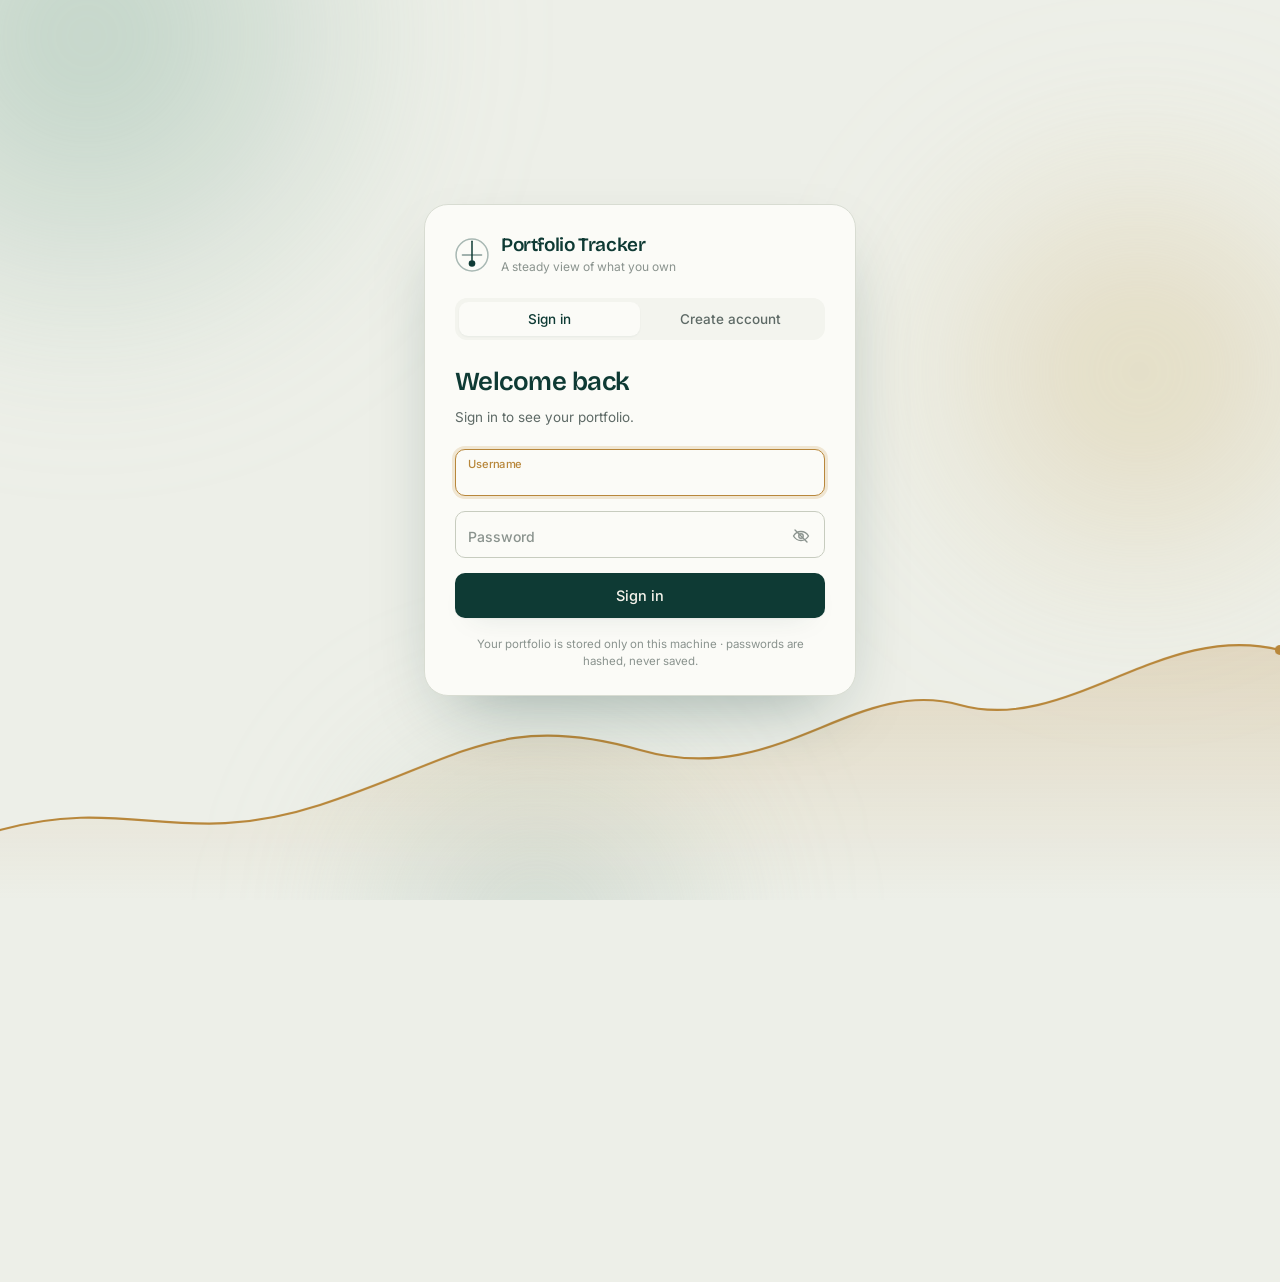
==== commit 1e451391: "Add accounts/login, project write-up review, and merged NEA write-up Backend: users table with salte" ====
--- a/frontend/index.html
+++ b/frontend/index.html
@@ -15,6 +15,82 @@
 </head>
 <body>
   <div class="grain" aria-hidden="true"></div>
+
+  <!-- ========================= SIGN IN / CREATE ACCOUNT ========================= -->
+  <div class="auth" id="authScreen" data-mode="login" hidden>
+    <div class="auth__bg" aria-hidden="true">
+      <span class="auth__orb auth__orb--a"></span>
+      <span class="auth__orb auth__orb--b"></span>
+      <span class="auth__orb auth__orb--c"></span>
+      <svg class="auth__curve" viewBox="0 0 1200 320" preserveAspectRatio="none">
+        <defs>
+          <linearGradient id="authFill" x1="0" y1="0" x2="0" y2="1">
+            <stop offset="0" stop-color="#B8873B" stop-opacity=".22"/>
+            <stop offset="1" stop-color="#B8873B" stop-opacity="0"/>
+          </linearGradient>
+        </defs>
+        <path class="auth__curve-fill" d="M0 250 C 120 215, 170 270, 300 225 S 470 130, 600 170 S 800 95, 900 125 S 1090 40, 1200 70 V320 H0 Z" fill="url(#authFill)"/>
+        <path class="auth__curve-line" d="M0 250 C 120 215, 170 270, 300 225 S 470 130, 600 170 S 800 95, 900 125 S 1090 40, 1200 70"/>
+        <circle class="auth__curve-dot" cx="1200" cy="70" r="5"/>
+      </svg>
+    </div>
+
+    <div class="auth__card" role="dialog" aria-modal="true" aria-labelledby="authTitle">
+      <div class="auth__brand">
+        <span class="brand__mark" aria-hidden="true">
+          <svg viewBox="0 0 32 32" width="34" height="34" fill="none">
+            <circle cx="16" cy="16" r="15" stroke="currentColor" stroke-width="1.4" opacity=".35"/>
+            <path d="M16 3v18" stroke="currentColor" stroke-width="1.4" stroke-linecap="round"/>
+            <circle cx="16" cy="24" r="3.1" fill="currentColor"/>
+            <path d="M7 16h18" stroke="currentColor" stroke-width="1.4" stroke-linecap="round" opacity=".5"/>
+          </svg>
+        </span>
+        <div>
+          <div class="auth__brand-name">Portfolio Tracker</div>
+          <div class="auth__brand-tag">A steady view of what you own</div>
+        </div>
+      </div>
+
+      <div class="auth__tabs" role="tablist" aria-label="Sign in or create an account">
+        <button type="button" class="auth__tab is-active" role="tab" aria-selected="true" data-mode="login">Sign in</button>
+        <button type="button" class="auth__tab" role="tab" aria-selected="false" data-mode="register">Create account</button>
+        <span class="auth__ink" aria-hidden="true"></span>
+      </div>
+
+      <h1 class="auth__title" id="authTitle">Welcome back</h1>
+      <p class="auth__sub" id="authSub">Sign in to see your portfolio.</p>
+
+      <form id="authForm" novalidate>
+        <div class="field fl">
+          <input id="aUser" name="username" type="text" autocomplete="username" autocapitalize="off" spellcheck="false" placeholder=" " maxlength="30">
+          <label for="aUser">Username</label>
+          <p class="err" data-err="username"></p>
+        </div>
+        <div class="field fl fl--pw">
+          <input id="aPass" name="password" type="password" autocomplete="current-password" placeholder=" ">
+          <label for="aPass">Password</label>
+          <button type="button" class="eye" id="aEye" aria-label="Show password"><svg viewBox="0 0 24 24" width="18" height="18" fill="none" stroke="currentColor" stroke-width="1.8" stroke-linecap="round" stroke-linejoin="round"><path class="eye-open" d="M2 12s3.5-6 10-6 10 6 10 6-3.5 6-10 6S2 12 2 12z"/><circle class="eye-open" cx="12" cy="12" r="3"/><path class="eye-slash" d="M4 4l16 16"/></svg></button>
+          <p class="err" data-err="password"></p>
+        </div>
+        <div class="field fl" id="aConfirmWrap" hidden>
+          <input id="aConfirm" name="confirm" type="password" autocomplete="new-password" placeholder=" ">
+          <label for="aConfirm">Confirm password</label>
+          <p class="err" data-err="confirm"></p>
+        </div>
+        <div class="pw-meter" id="aMeter" data-level="0" hidden><span></span><b></b></div>
+
+        <p class="auth__error" id="authError" role="alert" hidden></p>
+
+        <button type="submit" class="btn btn--primary auth__submit" id="authSubmit">
+          <span class="auth__submit-label">Sign in</span>
+          <span class="auth__spinner" aria-hidden="true"></span>
+          <svg class="auth__tick" viewBox="0 0 24 24" width="20" height="20" fill="none" stroke="currentColor" stroke-width="2.4" stroke-linecap="round" stroke-linejoin="round" aria-hidden="true"><path d="M5 12.5l4.5 4.5L19 7.5"/></svg>
+        </button>
+      </form>
+
+      <p class="auth__foot">Your portfolio is stored only on this machine · passwords are hashed, never saved.</p>
+    </div>
+  </div>
 
   <!-- ========================= TOP BAR ========================= -->
   <header class="topbar">
@@ -37,6 +113,25 @@
         <svg viewBox="0 0 24 24" width="16" height="16" fill="none" stroke="currentColor" stroke-width="2" stroke-linecap="round"><path d="M12 5v14M5 12h14"/></svg>
         Add holding
       </button>
+
+      <!-- signed-in user chip + menu (filled by auth.js) -->
+      <div class="user" id="userMenu" hidden>
+        <button class="user__chip" id="userChip" aria-haspopup="menu" aria-expanded="false">
+          <span class="user__avatar" id="userAvatar">?</span>
+          <span class="user__name" id="userName"></span>
+          <svg viewBox="0 0 24 24" width="14" height="14" fill="none" stroke="currentColor" stroke-width="2" stroke-linecap="round" aria-hidden="true"><path d="M6 9l6 6 6-6"/></svg>
+        </button>
+        <div class="user__menu" id="userDropdown" role="menu" hidden>
+          <button type="button" role="menuitem" id="pwBtn">
+            <svg viewBox="0 0 24 24" width="16" height="16" fill="none" stroke="currentColor" stroke-width="1.8" stroke-linecap="round" aria-hidden="true"><rect x="4" y="10" width="16" height="10" rx="2"/><path d="M8 10V7a4 4 0 0 1 8 0v3"/></svg>
+            Change password
+          </button>
+          <button type="button" role="menuitem" id="signOutBtn">
+            <svg viewBox="0 0 24 24" width="16" height="16" fill="none" stroke="currentColor" stroke-width="1.8" stroke-linecap="round" aria-hidden="true"><path d="M10 4H5v16h5M14 8l4 4-4 4M18 12H9"/></svg>
+            Sign out
+          </button>
+        </div>
+      </div>
     </div>
   </header>
 
@@ -378,7 +473,57 @@
     </div>
   </div>
 
+  <!-- ========================= CHANGE PASSWORD MODAL ========================= -->
+  <div class="modal" id="pwModal" hidden>
+    <div class="modal__scrim" data-close-pw></div>
+    <div class="modal__card modal__card--sm" role="dialog" aria-modal="true" aria-labelledby="pwTitle">
+      <div class="modal__head">
+        <div>
+          <h3 class="modal__title" id="pwTitle">Change password</h3>
+          <p class="modal__sub">Choose something at least 8 characters long.</p>
+        </div>
+        <button class="icon-btn" data-close-pw aria-label="Close">
+          <svg viewBox="0 0 24 24" width="18" height="18" fill="none" stroke="currentColor" stroke-width="2" stroke-linecap="round"><path d="M18 6 6 18M6 6l12 12"/></svg>
+        </button>
+      </div>
+
+      <form id="pwForm" novalidate>
+        <div class="field">
+          <label for="pCurrent">Current password</label>
+          <input id="pCurrent" type="password" autocomplete="current-password">
+          <p class="err" data-err="current"></p>
+        </div>
+        <div class="field">
+          <label for="pNew">New password</label>
+          <input id="pNew" type="password" autocomplete="new-password">
+          <div class="pw-meter" id="pMeter" data-level="0"><span></span><b></b></div>
+          <p class="err" data-err="new"></p>
+        </div>
+        <div class="field">
+          <label for="pConfirm">Confirm new password</label>
+          <input id="pConfirm" type="password" autocomplete="new-password">
+          <p class="err" data-err="confirm"></p>
+        </div>
+        <div class="modal__actions">
+          <button type="button" class="btn btn--ghost" data-close-pw>Cancel</button>
+          <button type="submit" class="btn btn--primary auth__submit" id="pwSubmit">
+            <span class="auth__submit-label">Update password</span>
+            <span class="auth__spinner" aria-hidden="true"></span>
+          </button>
+        </div>
+      </form>
+      <div class="pw-done" id="pwDone" hidden>
+        <svg viewBox="0 0 48 48" width="52" height="52" fill="none" aria-hidden="true">
+          <circle class="pw-done__ring" cx="24" cy="24" r="21" stroke="currentColor" stroke-width="2"/>
+          <path class="pw-done__tick" d="M14 25l7 7 13-14" stroke="currentColor" stroke-width="2.6" stroke-linecap="round" stroke-linejoin="round"/>
+        </svg>
+        <p>Password updated</p>
+      </div>
+    </div>
+  </div>
+
   <script src="config.js"></script>
+  <script src="auth.js"></script>
   <script src="app.js"></script>
   <script src="backtest.js"></script>
 </body>
--- a/frontend/styles.css
+++ b/frontend/styles.css
@@ -533,3 +533,155 @@
   .stat{ border-top:1px solid var(--line); }
   .stat:nth-child(1){ border-top:0; }
 }
+
+
+/* ============================ SIGN IN SCREEN ============================ */
+/* The dashboard is hidden (not removed) while the screen is up, so the
+   sign-in -> dashboard hand-over is one smooth reveal rather than a reload.  */
+body.is-locked .topbar, body.is-locked .wrap{ visibility:hidden; }
+body.is-unlocking .topbar, body.is-unlocking .wrap{ animation:reveal .8s cubic-bezier(.16,1,.3,1) both; }
+@keyframes reveal{ from{ opacity:0; transform:translateY(14px) scale(.985);} to{ opacity:1; transform:none;} }
+
+.auth{
+  position:fixed; inset:0; z-index:80; display:grid; place-items:center; padding:24px;
+  background:var(--mist); overflow:hidden;
+}
+.auth.is-leaving{ animation:authOut .56s cubic-bezier(.4,0,.2,1) forwards; }
+@keyframes authOut{ to{ opacity:0; transform:scale(1.035); } }
+
+/* --- animated backdrop: three slow orbs + a line that draws itself --- */
+.auth__bg{ position:absolute; inset:0; pointer-events:none; }
+.auth__orb{
+  position:absolute; border-radius:50%; filter:blur(70px); opacity:.55; mix-blend-mode:multiply;
+  animation:drift 22s ease-in-out infinite alternate;
+}
+.auth__orb--a{ width:52vmax; height:52vmax; left:-14vmax; top:-18vmax; background:radial-gradient(circle at 40% 40%, #9FC5B7, transparent 62%); }
+.auth__orb--b{ width:46vmax; height:46vmax; right:-12vmax; top:6vmax; background:radial-gradient(circle at 50% 50%, #E9D3A3, transparent 62%); animation-duration:27s; animation-delay:-8s; }
+.auth__orb--c{ width:40vmax; height:40vmax; left:22vmax; bottom:-22vmax; background:radial-gradient(circle at 50% 50%, #BFD3CC, transparent 62%); animation-duration:31s; animation-delay:-15s; }
+@keyframes drift{
+  0%  { transform:translate3d(0,0,0) scale(1); }
+  50% { transform:translate3d(6vmax,-4vmax,0) scale(1.08); }
+  100%{ transform:translate3d(-4vmax,5vmax,0) scale(.96); }
+}
+.auth__curve{ position:absolute; left:0; right:0; bottom:0; width:100%; height:min(38vh,320px); }
+.auth__curve-line{
+  fill:none; stroke:var(--gold); stroke-width:2.2; stroke-linecap:round;
+  stroke-dasharray:1700; stroke-dashoffset:1700; animation:draw 2.6s cubic-bezier(.4,0,.2,1) .35s forwards;
+}
+.auth__curve-fill{ opacity:0; animation:fade 1.2s ease 2.2s forwards; }
+.auth__curve-dot{ fill:var(--gold); opacity:0; animation:fade .4s ease 2.8s forwards, pulse 2.4s ease-in-out 3.2s infinite; transform-origin:1200px 70px; }
+@keyframes draw{ to{ stroke-dashoffset:0; } }
+@keyframes pulse{ 0%,100%{ transform:scale(1);} 50%{ transform:scale(1.6); opacity:.55;} }
+
+/* --- the card --- */
+.auth__card{
+  position:relative; width:100%; max-width:432px; background:var(--surface);
+  border:1px solid var(--line); border-radius:24px; box-shadow:var(--shadow-lg);
+  padding:30px 30px 24px; animation:cardIn .7s cubic-bezier(.16,1,.3,1) both;
+}
+@keyframes cardIn{ from{ opacity:0; transform:translateY(22px) scale(.97);} to{ opacity:1; transform:none;} }
+.auth__card.is-shaking{ animation:shake .42s cubic-bezier(.36,.07,.19,.97) both; }
+@keyframes shake{
+  10%,90%{ transform:translateX(-1px);} 20%,80%{ transform:translateX(2px);}
+  30%,50%,70%{ transform:translateX(-4px);} 40%,60%{ transform:translateX(4px);}
+}
+.auth__brand{ display:flex; align-items:center; gap:12px; margin-bottom:22px; color:var(--ink); }
+.auth__brand-name{ font-family:var(--display); font-weight:600; font-size:19px; letter-spacing:-.02em; line-height:1.1; }
+.auth__brand-tag{ font-size:12px; color:var(--faint); margin-top:2px; }
+
+.auth__tabs{ position:relative; display:grid; grid-template-columns:1fr 1fr; background:var(--surface-2); border-radius:12px; padding:4px; margin-bottom:22px; }
+.auth__tab{
+  position:relative; z-index:1; border:0; background:transparent; padding:9px 10px; border-radius:9px;
+  font-size:13.5px; font-weight:500; color:var(--muted); cursor:pointer; transition:color .2s ease;
+}
+.auth__tab.is-active{ color:var(--ink); }
+.auth__ink{
+  position:absolute; top:4px; bottom:4px; left:4px; width:calc(50% - 4px); border-radius:9px;
+  background:var(--surface); box-shadow:var(--shadow); transition:transform .32s cubic-bezier(.16,1,.3,1);
+}
+.auth[data-mode="register"] .auth__ink{ transform:translateX(100%); }
+
+.auth__title{ font-family:var(--display); font-size:26px; font-weight:600; letter-spacing:-.02em; color:var(--ink); }
+.auth__sub{ font-size:13.5px; color:var(--muted); margin:6px 0 22px; min-height:20px; }
+
+/* floating labels */
+.fl{ position:relative; }
+.fl input{ padding:20px 12px 8px; }
+.fl--pw input{ padding-right:44px; }
+.fl label{
+  position:absolute; left:13px; top:15px; margin:0; font-size:14px; color:var(--faint); pointer-events:none;
+  transform-origin:left top; transition:transform .18s ease, color .18s ease;
+}
+.fl input:focus + label, .fl input:not(:placeholder-shown) + label{ transform:translateY(-9px) scale(.8); color:var(--muted); }
+.fl input:focus + label{ color:var(--gold); }
+.eye{
+  position:absolute; right:8px; top:9px; width:32px; height:32px; border:0; border-radius:8px; background:transparent;
+  color:var(--faint); display:grid; place-items:center; cursor:pointer;
+}
+.eye:hover{ color:var(--ink); background:var(--surface-2); }
+.eye .eye-slash{ opacity:1; transition:opacity .15s ease; }
+.eye.is-on .eye-slash{ opacity:0; }
+
+/* password strength meter */
+.pw-meter{ display:flex; align-items:center; gap:10px; margin:-6px 0 14px; font-size:11.5px; color:var(--faint); }
+.pw-meter span{ flex:1; height:4px; border-radius:2px; background:var(--line); position:relative; overflow:hidden; display:block; }
+.pw-meter span::after{ content:""; position:absolute; inset:0; background:var(--loss); transform-origin:left; transform:scaleX(0); transition:transform .3s ease, background .3s ease; }
+.pw-meter[data-level="1"] span::after{ transform:scaleX(.25); background:var(--loss); }
+.pw-meter[data-level="2"] span::after{ transform:scaleX(.5);  background:var(--gold); }
+.pw-meter[data-level="3"] span::after{ transform:scaleX(.75); background:#5C8A72; }
+.pw-meter[data-level="4"] span::after{ transform:scaleX(1);   background:var(--gain); }
+.pw-meter b{ font-weight:500; min-width:44px; text-align:right; }
+
+.auth__error{
+  margin:0 0 14px; padding:10px 12px; border-radius:var(--r-sm); font-size:13px;
+  background:var(--loss-soft); color:var(--loss); border:1px solid #E5C4BA; animation:fade .2s ease;
+}
+
+/* submit button states: idle -> loading (spinner) -> done (tick) */
+.auth__submit{ position:relative; width:100%; justify-content:center; padding:13px 16px; font-size:14.5px; overflow:hidden; }
+.auth__submit-label{ transition:opacity .15s ease, transform .15s ease; }
+.auth__spinner, .auth__tick{ position:absolute; left:50%; top:50%; transform:translate(-50%,-50%) scale(.6); opacity:0; }
+.auth__spinner{ width:20px; height:20px; border-radius:50%; border:2.2px solid rgba(255,255,255,.35); border-top-color:#fff; }
+.auth__submit.is-loading .auth__submit-label, .auth__submit.is-done .auth__submit-label{ opacity:0; transform:translateY(6px); }
+.auth__submit.is-loading .auth__spinner{ opacity:1; transform:translate(-50%,-50%) scale(1); animation:spin .8s linear infinite; }
+.auth__submit.is-done{ background:var(--gain); }
+.auth__submit.is-done .auth__tick{ opacity:1; transform:translate(-50%,-50%) scale(1); }
+.auth__submit.is-done .auth__tick path{ stroke-dasharray:30; stroke-dashoffset:30; animation:draw .45s ease-out forwards; }
+@keyframes spin{ to{ transform:translate(-50%,-50%) rotate(360deg); } }
+.auth__foot{ margin-top:18px; text-align:center; font-size:11.5px; color:var(--faint); line-height:1.5; }
+
+/* --- user chip + menu in the top bar --- */
+.user{ position:relative; }
+.user__chip{
+  display:inline-flex; align-items:center; gap:9px; padding:5px 10px 5px 5px; border-radius:999px;
+  border:1px solid var(--line-strong); background:var(--surface); color:var(--ink); font-size:13px; font-weight:500; cursor:pointer;
+  transition:background .15s ease, box-shadow .15s ease;
+}
+.user__chip:hover{ background:var(--surface-2); box-shadow:var(--shadow); }
+.user__avatar{
+  width:26px; height:26px; border-radius:50%; background:var(--ink); color:var(--gold);
+  display:grid; place-items:center; font-family:var(--display); font-weight:600; font-size:13px;
+}
+.user__name{ max-width:120px; overflow:hidden; text-overflow:ellipsis; white-space:nowrap; }
+.user__menu{
+  position:absolute; right:0; top:calc(100% + 8px); min-width:196px; z-index:70; padding:6px;
+  background:var(--surface); border:1px solid var(--line); border-radius:14px; box-shadow:var(--shadow-lg);
+  animation:pop .18s cubic-bezier(.16,1,.3,1);
+}
+.user__menu button{
+  display:flex; align-items:center; gap:10px; width:100%; padding:9px 10px; border:0; border-radius:9px;
+  background:transparent; color:var(--ink); font-size:13.5px; text-align:left; cursor:pointer;
+}
+.user__menu button:hover{ background:var(--surface-2); }
+.user__menu button svg{ color:var(--faint); }
+
+/* --- change-password success --- */
+.pw-done{ display:grid; place-items:center; gap:10px; padding:18px 0 6px; color:var(--gain); font-weight:500; animation:fade .2s ease; }
+.pw-done__ring{ stroke-dasharray:132; stroke-dashoffset:132; animation:draw .6s ease-out forwards; }
+.pw-done__tick{ stroke-dasharray:40; stroke-dashoffset:40; animation:draw .4s ease-out .45s forwards; }
+
+@media (max-width:720px){
+  .auth{ padding:16px; }
+  .auth__card{ padding:24px 20px 20px; border-radius:20px; }
+  .user__name{ display:none; }
+}
